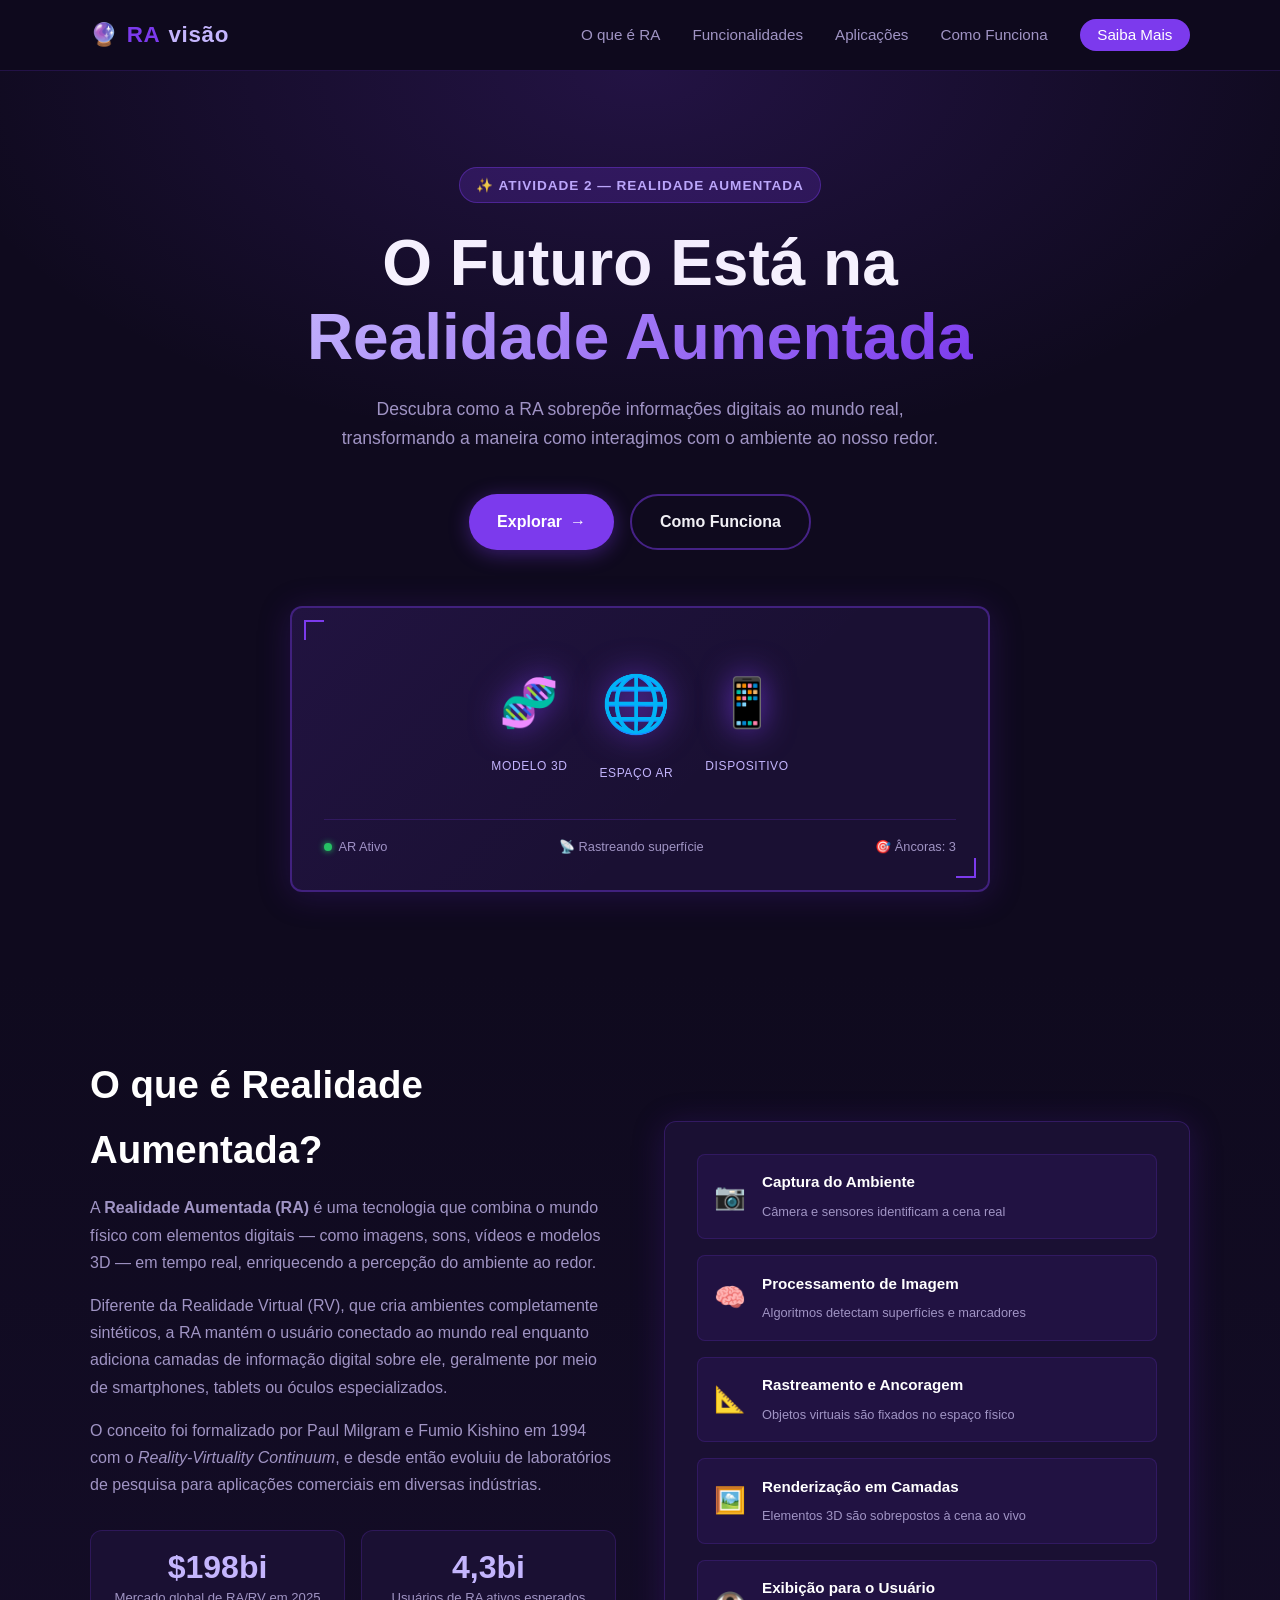
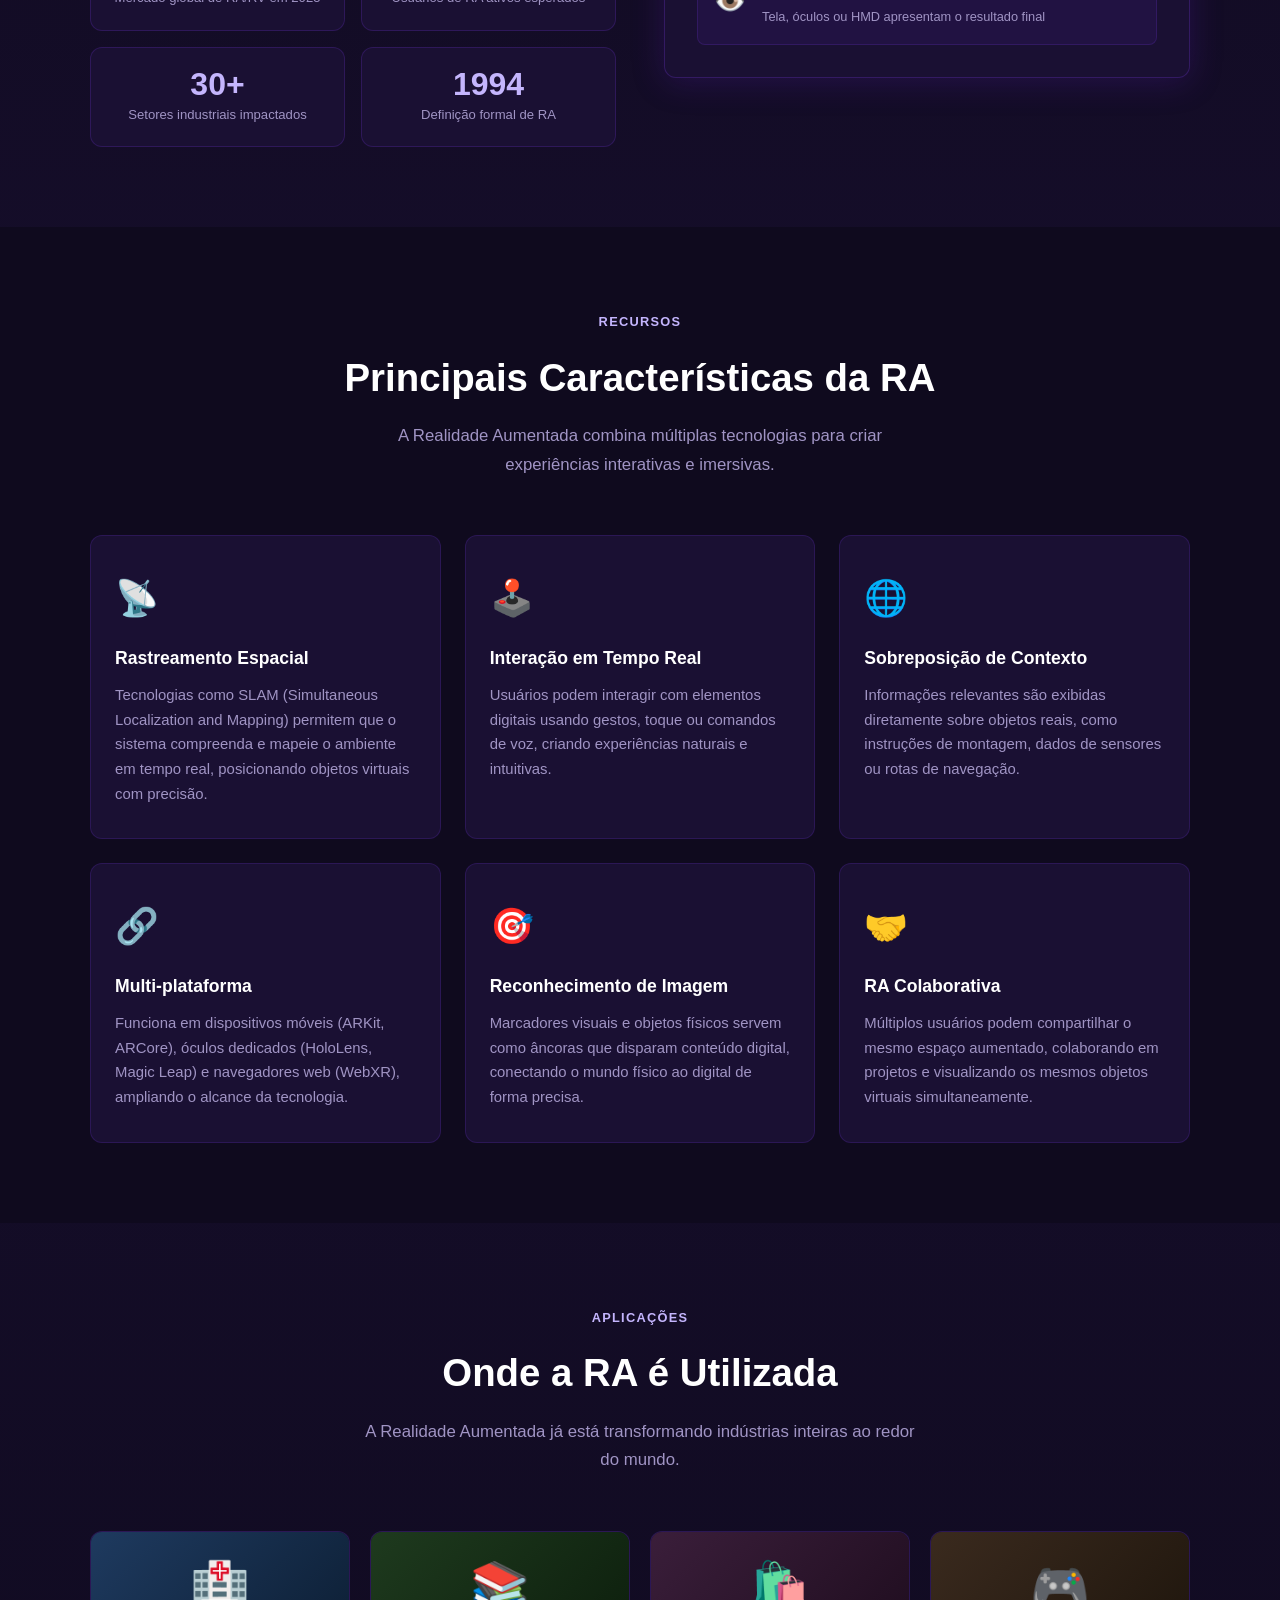
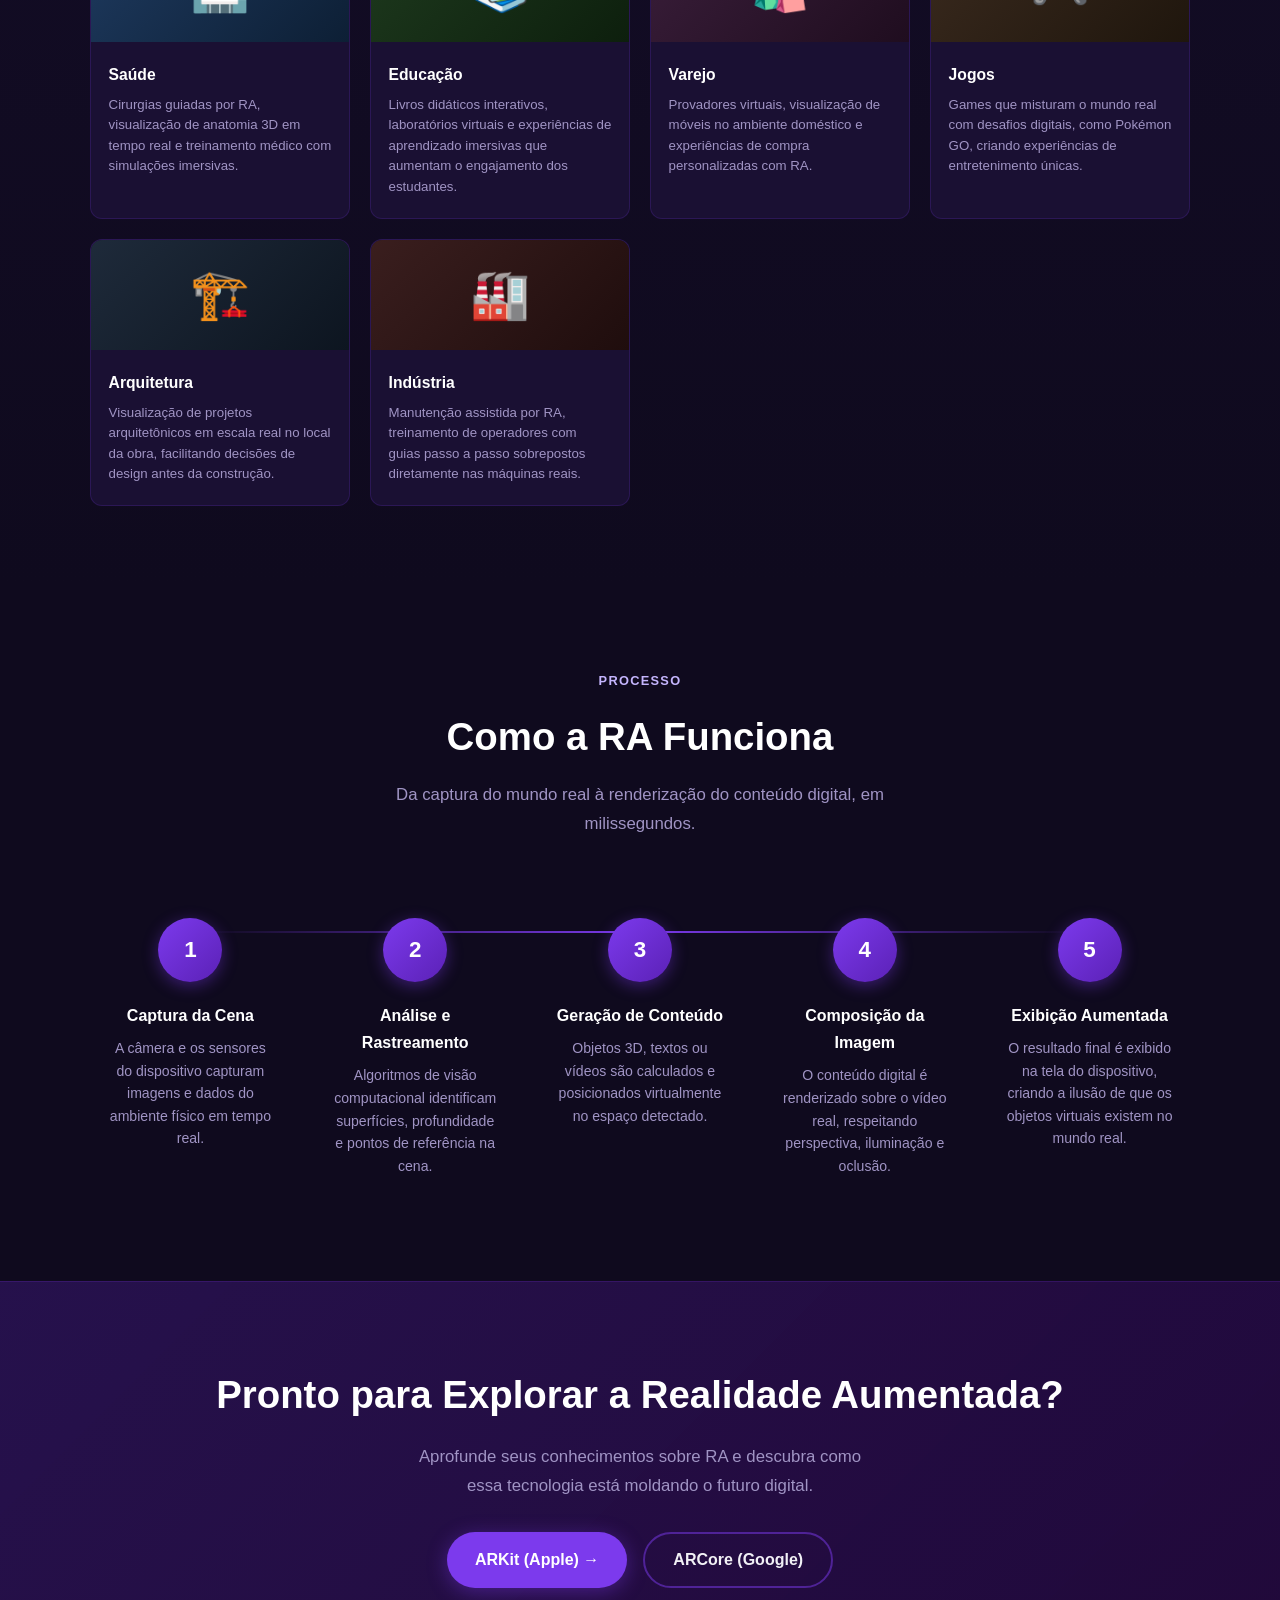
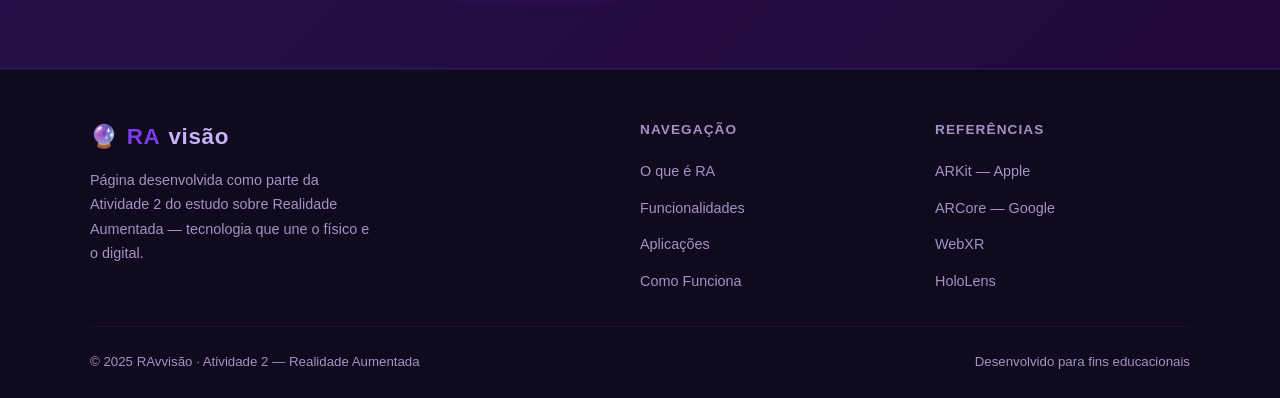
==== index.html @ 9ea82298 "feat: add responsive landing page about Realidade Aumentada (atividade 2)" ====
<!DOCTYPE html>
<html lang="pt-BR">
<head>
  <meta charset="UTF-8" />
  <meta name="viewport" content="width=device-width, initial-scale=1.0" />
  <meta name="description" content="Explore o universo da Realidade Aumentada: tecnologia, aplicações e o futuro da interação digital com o mundo físico." />
  <title>Realidade Aumentada — Atividade 2</title>
  <link rel="stylesheet" href="style.css" />
</head>
<body>

  <!-- ===== NAVBAR ===== -->
  <header>
    <nav class="navbar" role="navigation" aria-label="Menu principal">
      <div class="container">
        <a href="#" class="navbar__logo" aria-label="Início">
          🔮 <span>RA</span>visão
        </a>

        <ul class="navbar__links" id="nav-links" role="list">
          <li><a href="#o-que-e">O que é RA</a></li>
          <li><a href="#funcionalidades">Funcionalidades</a></li>
          <li><a href="#aplicacoes">Aplicações</a></li>
          <li><a href="#como-funciona">Como Funciona</a></li>
          <li><a href="#contato" class="navbar__cta">Saiba Mais</a></li>
        </ul>

        <button class="navbar__toggle" id="menu-toggle" aria-expanded="false" aria-controls="nav-links" aria-label="Abrir menu">
          <span></span>
          <span></span>
          <span></span>
        </button>
      </div>
    </nav>
  </header>

  <main>

    <!-- ===== HERO ===== -->
    <section class="hero" aria-labelledby="hero-title">
      <div class="container">
        <span class="hero__tag">✨ Atividade 2 — Realidade Aumentada</span>

        <h1 class="hero__title" id="hero-title">
          O Futuro Está na<br>
          <span class="highlight">Realidade Aumentada</span>
        </h1>

        <p class="hero__subtitle">
          Descubra como a RA sobrepõe informações digitais ao mundo real,
          transformando a maneira como interagimos com o ambiente ao nosso redor.
        </p>

        <div class="hero__actions">
          <a href="#o-que-e" class="btn btn--primary">
            <span>Explorar</span> →
          </a>
          <a href="#como-funciona" class="btn btn--outline">
            Como Funciona
          </a>
        </div>

        <!-- AR visual mockup -->
        <div class="hero__visual" aria-hidden="true">
          <div class="ar-frame">
            <div class="ar-corners"></div>
            <div class="ar-scene">
              <div class="ar-object">
                <div class="ar-object__icon">🧬</div>
                <span class="ar-object__label">Modelo 3D</span>
              </div>
              <div class="ar-object">
                <div class="ar-object__icon">🌐</div>
                <span class="ar-object__label">Espaço AR</span>
              </div>
              <div class="ar-object">
                <div class="ar-object__icon">📱</div>
                <span class="ar-object__label">Dispositivo</span>
              </div>
            </div>
            <div class="ar-hud">
              <div class="ar-hud__item">
                <div class="ar-hud__dot"></div>
                AR Ativo
              </div>
              <div class="ar-hud__item">📡 Rastreando superfície</div>
              <div class="ar-hud__item">🎯 Âncoras: 3</div>
            </div>
          </div>
        </div>
      </div>
    </section>

    <!-- ===== O QUE É RA ===== -->
    <section class="about" id="o-que-e" aria-labelledby="about-title">
      <div class="container">
        <div class="about__grid">

          <div class="about__text">
            <h2 id="about-title" class="section__title" style="text-align:left; margin-bottom:0.75rem;">O que é Realidade Aumentada?</h2>
            <p>
              A <strong>Realidade Aumentada (RA)</strong> é uma tecnologia que combina o mundo físico com elementos digitais
              — como imagens, sons, vídeos e modelos 3D — em tempo real, enriquecendo a percepção do ambiente ao redor.
            </p>
            <p>
              Diferente da Realidade Virtual (RV), que cria ambientes completamente sintéticos, a RA mantém o usuário
              conectado ao mundo real enquanto adiciona camadas de informação digital sobre ele, geralmente por meio
              de smartphones, tablets ou óculos especializados.
            </p>
            <p>
              O conceito foi formalizado por Paul Milgram e Fumio Kishino em 1994 com o <em>Reality-Virtuality Continuum</em>,
              e desde então evoluiu de laboratórios de pesquisa para aplicações comerciais em diversas indústrias.
            </p>

            <div class="about__stats">
              <div class="stat-card">
                <div class="stat-card__value">$198bi</div>
                <div class="stat-card__label">Mercado global de RA/RV em 2025</div>
              </div>
              <div class="stat-card">
                <div class="stat-card__value">4,3bi</div>
                <div class="stat-card__label">Usuários de RA ativos esperados</div>
              </div>
              <div class="stat-card">
                <div class="stat-card__value">30+</div>
                <div class="stat-card__label">Setores industriais impactados</div>
              </div>
              <div class="stat-card">
                <div class="stat-card__value">1994</div>
                <div class="stat-card__label">Definição formal de RA</div>
              </div>
            </div>
          </div>

          <div class="about__image-block" aria-label="Camadas tecnológicas da Realidade Aumentada">
            <div class="tech-layer">
              <div class="tech-layer__icon">📷</div>
              <div class="tech-layer__info">
                <strong>Captura do Ambiente</strong>
                <span>Câmera e sensores identificam a cena real</span>
              </div>
            </div>
            <div class="tech-layer">
              <div class="tech-layer__icon">🧠</div>
              <div class="tech-layer__info">
                <strong>Processamento de Imagem</strong>
                <span>Algoritmos detectam superfícies e marcadores</span>
              </div>
            </div>
            <div class="tech-layer">
              <div class="tech-layer__icon">📐</div>
              <div class="tech-layer__info">
                <strong>Rastreamento e Ancoragem</strong>
                <span>Objetos virtuais são fixados no espaço físico</span>
              </div>
            </div>
            <div class="tech-layer">
              <div class="tech-layer__icon">🖼️</div>
              <div class="tech-layer__info">
                <strong>Renderização em Camadas</strong>
                <span>Elementos 3D são sobrepostos à cena ao vivo</span>
              </div>
            </div>
            <div class="tech-layer">
              <div class="tech-layer__icon">👁️</div>
              <div class="tech-layer__info">
                <strong>Exibição para o Usuário</strong>
                <span>Tela, óculos ou HMD apresentam o resultado final</span>
              </div>
            </div>
          </div>

        </div>
      </div>
    </section>

    <!-- ===== FUNCIONALIDADES ===== -->
    <section class="features" id="funcionalidades" aria-labelledby="features-title">
      <div class="container">
        <div class="section__header">
          <span class="section__tag">Recursos</span>
          <h2 class="section__title" id="features-title">Principais Características da RA</h2>
          <p class="section__desc">
            A Realidade Aumentada combina múltiplas tecnologias para criar experiências interativas e imersivas.
          </p>
        </div>

        <div class="features__grid">
          <div class="feature-card">
            <div class="feature-card__icon">📡</div>
            <h3 class="feature-card__title">Rastreamento Espacial</h3>
            <p class="feature-card__desc">
              Tecnologias como SLAM (Simultaneous Localization and Mapping) permitem que o sistema compreenda
              e mapeie o ambiente em tempo real, posicionando objetos virtuais com precisão.
            </p>
          </div>

          <div class="feature-card">
            <div class="feature-card__icon">🕹️</div>
            <h3 class="feature-card__title">Interação em Tempo Real</h3>
            <p class="feature-card__desc">
              Usuários podem interagir com elementos digitais usando gestos, toque ou comandos de voz,
              criando experiências naturais e intuitivas.
            </p>
          </div>

          <div class="feature-card">
            <div class="feature-card__icon">🌐</div>
            <h3 class="feature-card__title">Sobreposição de Contexto</h3>
            <p class="feature-card__desc">
              Informações relevantes são exibidas diretamente sobre objetos reais, como instruções de
              montagem, dados de sensores ou rotas de navegação.
            </p>
          </div>

          <div class="feature-card">
            <div class="feature-card__icon">🔗</div>
            <h3 class="feature-card__title">Multi-plataforma</h3>
            <p class="feature-card__desc">
              Funciona em dispositivos móveis (ARKit, ARCore), óculos dedicados (HoloLens, Magic Leap)
              e navegadores web (WebXR), ampliando o alcance da tecnologia.
            </p>
          </div>

          <div class="feature-card">
            <div class="feature-card__icon">🎯</div>
            <h3 class="feature-card__title">Reconhecimento de Imagem</h3>
            <p class="feature-card__desc">
              Marcadores visuais e objetos físicos servem como âncoras que disparam conteúdo
              digital, conectando o mundo físico ao digital de forma precisa.
            </p>
          </div>

          <div class="feature-card">
            <div class="feature-card__icon">🤝</div>
            <h3 class="feature-card__title">RA Colaborativa</h3>
            <p class="feature-card__desc">
              Múltiplos usuários podem compartilhar o mesmo espaço aumentado, colaborando
              em projetos e visualizando os mesmos objetos virtuais simultaneamente.
            </p>
          </div>
        </div>
      </div>
    </section>

    <!-- ===== APLICAÇÕES ===== -->
    <section class="use-cases" id="aplicacoes" aria-labelledby="usecases-title">
      <div class="container">
        <div class="section__header">
          <span class="section__tag">Aplicações</span>
          <h2 class="section__title" id="usecases-title">Onde a RA é Utilizada</h2>
          <p class="section__desc">
            A Realidade Aumentada já está transformando indústrias inteiras ao redor do mundo.
          </p>
        </div>

        <div class="use-cases__grid">
          <article class="case-card case-card--health">
            <div class="case-card__cover">🏥</div>
            <div class="case-card__body">
              <h3 class="case-card__title">Saúde</h3>
              <p class="case-card__desc">
                Cirurgias guiadas por RA, visualização de anatomia 3D em tempo real e treinamento médico
                com simulações imersivas.
              </p>
            </div>
          </article>

          <article class="case-card case-card--edu">
            <div class="case-card__cover">📚</div>
            <div class="case-card__body">
              <h3 class="case-card__title">Educação</h3>
              <p class="case-card__desc">
                Livros didáticos interativos, laboratórios virtuais e experiências de aprendizado
                imersivas que aumentam o engajamento dos estudantes.
              </p>
            </div>
          </article>

          <article class="case-card case-card--retail">
            <div class="case-card__cover">🛍️</div>
            <div class="case-card__body">
              <h3 class="case-card__title">Varejo</h3>
              <p class="case-card__desc">
                Provadores virtuais, visualização de móveis no ambiente doméstico e experiências
                de compra personalizadas com RA.
              </p>
            </div>
          </article>

          <article class="case-card case-card--games">
            <div class="case-card__cover">🎮</div>
            <div class="case-card__body">
              <h3 class="case-card__title">Jogos</h3>
              <p class="case-card__desc">
                Games que misturam o mundo real com desafios digitais, como Pokémon GO,
                criando experiências de entretenimento únicas.
              </p>
            </div>
          </article>

          <article class="case-card case-card--arch">
            <div class="case-card__cover">🏗️</div>
            <div class="case-card__body">
              <h3 class="case-card__title">Arquitetura</h3>
              <p class="case-card__desc">
                Visualização de projetos arquitetônicos em escala real no local da obra, facilitando
                decisões de design antes da construção.
              </p>
            </div>
          </article>

          <article class="case-card case-card--mfg">
            <div class="case-card__cover">🏭</div>
            <div class="case-card__body">
              <h3 class="case-card__title">Indústria</h3>
              <p class="case-card__desc">
                Manutenção assistida por RA, treinamento de operadores com guias passo a passo
                sobrepostos diretamente nas máquinas reais.
              </p>
            </div>
          </article>
        </div>
      </div>
    </section>

    <!-- ===== COMO FUNCIONA ===== -->
    <section class="how-it-works" id="como-funciona" aria-labelledby="how-title">
      <div class="container">
        <div class="section__header">
          <span class="section__tag">Processo</span>
          <h2 class="section__title" id="how-title">Como a RA Funciona</h2>
          <p class="section__desc">
            Da captura do mundo real à renderização do conteúdo digital, em milissegundos.
          </p>
        </div>

        <div class="steps" role="list">
          <div class="step" role="listitem">
            <div class="step__number">1</div>
            <h3 class="step__title">Captura da Cena</h3>
            <p class="step__desc">
              A câmera e os sensores do dispositivo capturam imagens e dados
              do ambiente físico em tempo real.
            </p>
          </div>

          <div class="step" role="listitem">
            <div class="step__number">2</div>
            <h3 class="step__title">Análise e Rastreamento</h3>
            <p class="step__desc">
              Algoritmos de visão computacional identificam superfícies, profundidade
              e pontos de referência na cena.
            </p>
          </div>

          <div class="step" role="listitem">
            <div class="step__number">3</div>
            <h3 class="step__title">Geração de Conteúdo</h3>
            <p class="step__desc">
              Objetos 3D, textos ou vídeos são calculados e posicionados
              virtualmente no espaço detectado.
            </p>
          </div>

          <div class="step" role="listitem">
            <div class="step__number">4</div>
            <h3 class="step__title">Composição da Imagem</h3>
            <p class="step__desc">
              O conteúdo digital é renderizado sobre o vídeo real, respeitando
              perspectiva, iluminação e oclusão.
            </p>
          </div>

          <div class="step" role="listitem">
            <div class="step__number">5</div>
            <h3 class="step__title">Exibição Aumentada</h3>
            <p class="step__desc">
              O resultado final é exibido na tela do dispositivo, criando
              a ilusão de que os objetos virtuais existem no mundo real.
            </p>
          </div>
        </div>
      </div>
    </section>

    <!-- ===== CTA ===== -->
    <section class="cta-section" id="contato" aria-labelledby="cta-title">
      <div class="container">
        <h2 class="cta-section__title" id="cta-title">
          Pronto para Explorar a Realidade Aumentada?
        </h2>
        <p class="cta-section__desc">
          Aprofunde seus conhecimentos sobre RA e descubra como essa tecnologia
          está moldando o futuro digital.
        </p>
        <div class="hero__actions">
          <a href="https://developer.apple.com/augmented-reality/" target="_blank" rel="noopener noreferrer" class="btn btn--primary">
            ARKit (Apple) →
          </a>
          <a href="https://developers.google.com/ar" target="_blank" rel="noopener noreferrer" class="btn btn--outline">
            ARCore (Google)
          </a>
        </div>
      </div>
    </section>

  </main>

  <!-- ===== FOOTER ===== -->
  <footer class="footer">
    <div class="container">
      <div class="footer__grid">
        <div class="footer__brand">
          <a href="#" class="navbar__logo" aria-label="Início">🔮 <span>RA</span>visão</a>
          <p>
            Página desenvolvida como parte da Atividade 2 do estudo sobre
            Realidade Aumentada — tecnologia que une o físico e o digital.
          </p>
        </div>

        <div class="footer__col">
          <h4>Navegação</h4>
          <ul>
            <li><a href="#o-que-e">O que é RA</a></li>
            <li><a href="#funcionalidades">Funcionalidades</a></li>
            <li><a href="#aplicacoes">Aplicações</a></li>
            <li><a href="#como-funciona">Como Funciona</a></li>
          </ul>
        </div>

        <div class="footer__col">
          <h4>Referências</h4>
          <ul>
            <li><a href="https://developer.apple.com/augmented-reality/" target="_blank" rel="noopener noreferrer">ARKit — Apple</a></li>
            <li><a href="https://developers.google.com/ar" target="_blank" rel="noopener noreferrer">ARCore — Google</a></li>
            <li><a href="https://immersiveweb.dev/" target="_blank" rel="noopener noreferrer">WebXR</a></li>
            <li><a href="https://www.microsoft.com/en-us/hololens" target="_blank" rel="noopener noreferrer">HoloLens</a></li>
          </ul>
        </div>
      </div>

      <div class="footer__bottom">
        <p>© 2025 RAvvisão · Atividade 2 — Realidade Aumentada</p>
        <p>Desenvolvido para fins educacionais</p>
      </div>
    </div>
  </footer>

  <script>
    // Mobile menu toggle
    const toggle = document.getElementById('menu-toggle');
    const navLinks = document.getElementById('nav-links');

    toggle.addEventListener('click', () => {
      const isOpen = navLinks.classList.toggle('is-open');
      toggle.setAttribute('aria-expanded', isOpen);
    });

    // Close menu when a link is clicked
    navLinks.querySelectorAll('a').forEach(link => {
      link.addEventListener('click', () => {
        navLinks.classList.remove('is-open');
        toggle.setAttribute('aria-expanded', 'false');
      });
    });
  </script>

</body>
</html>
---- style.css ----
/* ===========================
   Reset & Base
   =========================== */
*, *::before, *::after {
  box-sizing: border-box;
  margin: 0;
  padding: 0;
}

:root {
  --color-primary: #5b21b6;
  --color-primary-dark: #3b0764;
  --color-accent: #7c3aed;
  --color-accent-light: #c4b5fd;
  --color-bg: #0f0a1e;
  --color-bg-card: #1a1033;
  --color-text: #f1f0f5;
  --color-text-muted: #a094c4;
  --color-white: #ffffff;
  --radius: 0.75rem;
  --shadow: 0 4px 32px rgba(91, 33, 182, 0.25);
  --transition: 0.3s ease;
  --max-width: 1100px;
  --font-base: 'Segoe UI', Tahoma, Geneva, Verdana, sans-serif;
}

html {
  scroll-behavior: smooth;
  font-size: 16px;
}

body {
  font-family: var(--font-base);
  background-color: var(--color-bg);
  color: var(--color-text);
  line-height: 1.7;
  overflow-x: hidden;
}

img {
  max-width: 100%;
  display: block;
}

a {
  text-decoration: none;
  color: inherit;
}

ul {
  list-style: none;
}

.container {
  width: min(var(--max-width), 100% - 2rem);
  margin-inline: auto;
}

/* ===========================
   Navigation
   =========================== */
.navbar {
  position: sticky;
  top: 0;
  z-index: 100;
  background-color: rgba(15, 10, 30, 0.92);
  backdrop-filter: blur(10px);
  border-bottom: 1px solid rgba(124, 58, 237, 0.2);
  padding: 1rem 0;
}

.navbar .container {
  display: flex;
  align-items: center;
  justify-content: space-between;
  gap: 1rem;
}

.navbar__logo {
  font-size: 1.4rem;
  font-weight: 700;
  color: var(--color-accent-light);
  letter-spacing: 0.03em;
  display: flex;
  align-items: center;
  gap: 0.5rem;
}

.navbar__logo span {
  color: var(--color-accent);
}

.navbar__links {
  display: flex;
  gap: 2rem;
  align-items: center;
}

.navbar__links a {
  color: var(--color-text-muted);
  font-size: 0.95rem;
  font-weight: 500;
  transition: color var(--transition);
  position: relative;
}

.navbar__links a::after {
  content: '';
  position: absolute;
  bottom: -4px;
  left: 0;
  width: 0;
  height: 2px;
  background: var(--color-accent);
  transition: width var(--transition);
}

.navbar__links a:hover {
  color: var(--color-white);
}

.navbar__links a:hover::after {
  width: 100%;
}

.navbar__cta {
  background: var(--color-accent);
  color: var(--color-white) !important;
  padding: 0.45rem 1.1rem;
  border-radius: 100px;
  transition: background var(--transition) !important;
}

.navbar__cta:hover {
  background: var(--color-primary) !important;
}

.navbar__cta::after {
  display: none !important;
}

/* Mobile menu toggle */
.navbar__toggle {
  display: none;
  flex-direction: column;
  gap: 5px;
  background: none;
  border: none;
  cursor: pointer;
  padding: 4px;
}

.navbar__toggle span {
  display: block;
  width: 24px;
  height: 2px;
  background: var(--color-text);
  border-radius: 2px;
  transition: transform var(--transition), opacity var(--transition);
}

/* ===========================
   Hero Section
   =========================== */
.hero {
  padding: 6rem 0 5rem;
  text-align: center;
  position: relative;
  overflow: hidden;
}

.hero::before {
  content: '';
  position: absolute;
  inset: 0;
  background: radial-gradient(ellipse 80% 60% at 50% 0%, rgba(124, 58, 237, 0.18) 0%, transparent 70%);
  pointer-events: none;
}

.hero__tag {
  display: inline-block;
  background: rgba(124, 58, 237, 0.2);
  color: var(--color-accent-light);
  border: 1px solid rgba(124, 58, 237, 0.4);
  padding: 0.35rem 1rem;
  border-radius: 100px;
  font-size: 0.85rem;
  font-weight: 600;
  letter-spacing: 0.07em;
  text-transform: uppercase;
  margin-bottom: 1.5rem;
}

.hero__title {
  font-size: clamp(2.2rem, 6vw, 4rem);
  font-weight: 800;
  line-height: 1.15;
  margin-bottom: 1.25rem;
  color: var(--color-white);
}

.hero__title .highlight {
  background: linear-gradient(135deg, var(--color-accent-light), var(--color-accent));
  -webkit-background-clip: text;
  -webkit-text-fill-color: transparent;
  background-clip: text;
}

.hero__subtitle {
  max-width: 600px;
  margin-inline: auto;
  font-size: 1.1rem;
  color: var(--color-text-muted);
  margin-bottom: 2.5rem;
}

.hero__actions {
  display: flex;
  gap: 1rem;
  justify-content: center;
  flex-wrap: wrap;
}

.btn {
  display: inline-flex;
  align-items: center;
  gap: 0.5rem;
  padding: 0.75rem 1.75rem;
  border-radius: 100px;
  font-size: 1rem;
  font-weight: 600;
  cursor: pointer;
  border: none;
  transition: transform var(--transition), box-shadow var(--transition), background var(--transition);
}

.btn:hover {
  transform: translateY(-2px);
}

.btn--primary {
  background: var(--color-accent);
  color: var(--color-white);
  box-shadow: 0 4px 20px rgba(124, 58, 237, 0.4);
}

.btn--primary:hover {
  background: var(--color-primary);
  box-shadow: 0 6px 28px rgba(124, 58, 237, 0.55);
}

.btn--outline {
  background: transparent;
  color: var(--color-text);
  border: 2px solid rgba(124, 58, 237, 0.5);
}

.btn--outline:hover {
  border-color: var(--color-accent);
  color: var(--color-white);
}

/* AR visual mockup */
.hero__visual {
  margin: 3.5rem auto 0;
  max-width: 700px;
  position: relative;
}

.ar-frame {
  background: var(--color-bg-card);
  border: 2px solid rgba(124, 58, 237, 0.4);
  border-radius: var(--radius);
  padding: 2rem;
  box-shadow: var(--shadow);
  position: relative;
  overflow: hidden;
}

.ar-frame::before {
  content: '';
  position: absolute;
  inset: 0;
  background: linear-gradient(135deg, rgba(124, 58, 237, 0.07) 0%, transparent 60%);
  pointer-events: none;
}

.ar-corners {
  position: absolute;
  inset: 0.75rem;
  pointer-events: none;
}

.ar-corners::before,
.ar-corners::after {
  content: '';
  position: absolute;
  width: 20px;
  height: 20px;
  border-color: var(--color-accent);
  border-style: solid;
}

.ar-corners::before {
  top: 0;
  left: 0;
  border-width: 2px 0 0 2px;
}

.ar-corners::after {
  bottom: 0;
  right: 0;
  border-width: 0 2px 2px 0;
}

.ar-scene {
  display: flex;
  align-items: center;
  justify-content: center;
  gap: 2rem;
  flex-wrap: wrap;
  padding: 1rem 0;
}

.ar-object {
  display: flex;
  flex-direction: column;
  align-items: center;
  gap: 0.75rem;
}

.ar-object__icon {
  font-size: 3rem;
  filter: drop-shadow(0 0 16px rgba(124, 58, 237, 0.7));
  animation: float 3s ease-in-out infinite;
}

.ar-object:nth-child(2) .ar-object__icon {
  animation-delay: 0.5s;
  font-size: 3.5rem;
}

.ar-object:nth-child(3) .ar-object__icon {
  animation-delay: 1s;
}

.ar-object__label {
  font-size: 0.75rem;
  color: var(--color-accent-light);
  letter-spacing: 0.05em;
  text-transform: uppercase;
}

@keyframes float {
  0%, 100% { transform: translateY(0); }
  50% { transform: translateY(-10px); }
}

.ar-hud {
  display: flex;
  justify-content: space-between;
  align-items: center;
  margin-top: 1.25rem;
  padding-top: 1rem;
  border-top: 1px solid rgba(124, 58, 237, 0.2);
}

.ar-hud__item {
  display: flex;
  align-items: center;
  gap: 0.4rem;
  font-size: 0.8rem;
  color: var(--color-text-muted);
}

.ar-hud__dot {
  width: 8px;
  height: 8px;
  border-radius: 50%;
  background: #22c55e;
  box-shadow: 0 0 6px #22c55e;
  animation: pulse 2s infinite;
}

@keyframes pulse {
  0%, 100% { opacity: 1; }
  50% { opacity: 0.4; }
}

/* ===========================
   Section Shared Styles
   =========================== */
section {
  padding: 5rem 0;
}

.section__header {
  text-align: center;
  margin-bottom: 3.5rem;
}

.section__tag {
  display: inline-block;
  color: var(--color-accent-light);
  font-size: 0.8rem;
  font-weight: 700;
  letter-spacing: 0.1em;
  text-transform: uppercase;
  margin-bottom: 0.75rem;
}

.section__title {
  font-size: clamp(1.6rem, 4vw, 2.4rem);
  font-weight: 800;
  color: var(--color-white);
  margin-bottom: 0.75rem;
}

.section__desc {
  max-width: 560px;
  margin-inline: auto;
  color: var(--color-text-muted);
  font-size: 1.05rem;
}

/* ===========================
   What is AR
   =========================== */
.about {
  background: linear-gradient(180deg, var(--color-bg) 0%, rgba(26, 16, 51, 0.5) 100%);
}

.about__grid {
  display: grid;
  grid-template-columns: 1fr 1fr;
  gap: 3rem;
  align-items: center;
}

.about__text h3 {
  font-size: 1.6rem;
  font-weight: 700;
  color: var(--color-white);
  margin-bottom: 1rem;
}

.about__text p {
  color: var(--color-text-muted);
  margin-bottom: 1rem;
}

.about__text p:last-child {
  margin-bottom: 0;
}

.about__stats {
  display: grid;
  grid-template-columns: 1fr 1fr;
  gap: 1rem;
  margin-top: 2rem;
}

.stat-card {
  background: var(--color-bg-card);
  border: 1px solid rgba(124, 58, 237, 0.2);
  border-radius: var(--radius);
  padding: 1.25rem;
  text-align: center;
}

.stat-card__value {
  font-size: 2rem;
  font-weight: 800;
  color: var(--color-accent-light);
  line-height: 1;
  margin-bottom: 0.25rem;
}

.stat-card__label {
  font-size: 0.82rem;
  color: var(--color-text-muted);
}

.about__image-block {
  background: var(--color-bg-card);
  border: 1px solid rgba(124, 58, 237, 0.25);
  border-radius: var(--radius);
  padding: 2rem;
  display: flex;
  flex-direction: column;
  gap: 1rem;
  box-shadow: var(--shadow);
}

.tech-layer {
  display: flex;
  align-items: center;
  gap: 1rem;
  padding: 0.9rem 1rem;
  background: rgba(124, 58, 237, 0.08);
  border: 1px solid rgba(124, 58, 237, 0.18);
  border-radius: 0.5rem;
  transition: border-color var(--transition);
}

.tech-layer:hover {
  border-color: var(--color-accent);
}

.tech-layer__icon {
  font-size: 1.6rem;
  flex-shrink: 0;
}

.tech-layer__info strong {
  display: block;
  font-size: 0.95rem;
  color: var(--color-white);
  margin-bottom: 0.1rem;
}

.tech-layer__info span {
  font-size: 0.8rem;
  color: var(--color-text-muted);
}

/* ===========================
   Features Section
   =========================== */
.features {
  background: var(--color-bg);
}

.features__grid {
  display: grid;
  grid-template-columns: repeat(auto-fit, minmax(260px, 1fr));
  gap: 1.5rem;
}

.feature-card {
  background: var(--color-bg-card);
  border: 1px solid rgba(124, 58, 237, 0.18);
  border-radius: var(--radius);
  padding: 2rem 1.5rem;
  transition: transform var(--transition), border-color var(--transition), box-shadow var(--transition);
}

.feature-card:hover {
  transform: translateY(-4px);
  border-color: var(--color-accent);
  box-shadow: 0 8px 32px rgba(124, 58, 237, 0.2);
}

.feature-card__icon {
  font-size: 2.2rem;
  margin-bottom: 1rem;
}

.feature-card__title {
  font-size: 1.1rem;
  font-weight: 700;
  color: var(--color-white);
  margin-bottom: 0.6rem;
}

.feature-card__desc {
  color: var(--color-text-muted);
  font-size: 0.93rem;
  line-height: 1.65;
}

/* ===========================
   Use Cases
   =========================== */
.use-cases {
  background: linear-gradient(180deg, rgba(26, 16, 51, 0.4) 0%, var(--color-bg) 100%);
}

.use-cases__grid {
  display: grid;
  grid-template-columns: repeat(auto-fit, minmax(220px, 1fr));
  gap: 1.25rem;
}

.case-card {
  background: var(--color-bg-card);
  border: 1px solid rgba(124, 58, 237, 0.18);
  border-radius: var(--radius);
  overflow: hidden;
  transition: transform var(--transition), box-shadow var(--transition);
}

.case-card:hover {
  transform: translateY(-4px);
  box-shadow: 0 8px 32px rgba(124, 58, 237, 0.2);
}

.case-card__cover {
  height: 110px;
  display: flex;
  align-items: center;
  justify-content: center;
  font-size: 3rem;
}

.case-card--health .case-card__cover  { background: linear-gradient(135deg, #1e3a5f, #0d1f35); }
.case-card--edu    .case-card__cover  { background: linear-gradient(135deg, #1e3a1e, #0d1f0d); }
.case-card--retail .case-card__cover  { background: linear-gradient(135deg, #3a1e3a, #1f0d1f); }
.case-card--games  .case-card__cover  { background: linear-gradient(135deg, #3a2a1e, #1f160d); }
.case-card--arch   .case-card__cover  { background: linear-gradient(135deg, #1e2a3a, #0d1520); }
.case-card--mfg    .case-card__cover  { background: linear-gradient(135deg, #3a1e1e, #1f0d0d); }

.case-card__body {
  padding: 1.25rem 1.1rem;
}

.case-card__title {
  font-size: 0.98rem;
  font-weight: 700;
  color: var(--color-white);
  margin-bottom: 0.4rem;
}

.case-card__desc {
  font-size: 0.83rem;
  color: var(--color-text-muted);
  line-height: 1.55;
}

/* ===========================
   How it Works
   =========================== */
.how-it-works {
  background: var(--color-bg);
}

.steps {
  display: grid;
  grid-template-columns: repeat(auto-fit, minmax(200px, 1fr));
  gap: 1.5rem;
  position: relative;
}

.steps::before {
  content: '';
  position: absolute;
  top: 2.3rem;
  left: 10%;
  right: 10%;
  height: 2px;
  background: linear-gradient(90deg, transparent, var(--color-accent), transparent);
  pointer-events: none;
}

.step {
  text-align: center;
  padding: 1.5rem 1rem;
  position: relative;
}

.step__number {
  width: 4rem;
  height: 4rem;
  border-radius: 50%;
  background: linear-gradient(135deg, var(--color-accent), var(--color-primary));
  display: flex;
  align-items: center;
  justify-content: center;
  font-size: 1.4rem;
  font-weight: 800;
  color: var(--color-white);
  margin: 0 auto 1.25rem;
  box-shadow: 0 4px 16px rgba(124, 58, 237, 0.4);
}

.step__title {
  font-size: 1rem;
  font-weight: 700;
  color: var(--color-white);
  margin-bottom: 0.5rem;
}

.step__desc {
  font-size: 0.88rem;
  color: var(--color-text-muted);
  line-height: 1.6;
}

/* ===========================
   CTA Section
   =========================== */
.cta-section {
  padding: 5rem 0;
  background: linear-gradient(135deg, rgba(91, 33, 182, 0.3) 0%, rgba(59, 7, 100, 0.4) 100%);
  border-top: 1px solid rgba(124, 58, 237, 0.2);
  border-bottom: 1px solid rgba(124, 58, 237, 0.2);
  text-align: center;
}

.cta-section__title {
  font-size: clamp(1.6rem, 4vw, 2.4rem);
  font-weight: 800;
  color: var(--color-white);
  margin-bottom: 1rem;
}

.cta-section__desc {
  color: var(--color-text-muted);
  font-size: 1.05rem;
  max-width: 480px;
  margin-inline: auto;
  margin-bottom: 2rem;
}

/* ===========================
   Footer
   =========================== */
.footer {
  background: var(--color-bg);
  padding: 3rem 0 1.5rem;
  border-top: 1px solid rgba(124, 58, 237, 0.12);
}

.footer__grid {
  display: grid;
  grid-template-columns: 2fr 1fr 1fr;
  gap: 2.5rem;
  margin-bottom: 2rem;
}

.footer__brand p {
  color: var(--color-text-muted);
  font-size: 0.9rem;
  margin-top: 0.75rem;
  max-width: 280px;
}

.footer__col h4 {
  font-size: 0.85rem;
  font-weight: 700;
  text-transform: uppercase;
  letter-spacing: 0.08em;
  color: var(--color-text-muted);
  margin-bottom: 1rem;
}

.footer__col ul {
  display: flex;
  flex-direction: column;
  gap: 0.6rem;
}

.footer__col ul li a {
  color: var(--color-text-muted);
  font-size: 0.9rem;
  transition: color var(--transition);
}

.footer__col ul li a:hover {
  color: var(--color-white);
}

.footer__bottom {
  display: flex;
  align-items: center;
  justify-content: space-between;
  padding-top: 1.5rem;
  border-top: 1px solid rgba(124, 58, 237, 0.12);
  font-size: 0.83rem;
  color: var(--color-text-muted);
  flex-wrap: wrap;
  gap: 0.5rem;
}

/* ===========================
   Responsive
   =========================== */
@media (max-width: 768px) {
  /* Navbar */
  .navbar__links {
    display: none;
    flex-direction: column;
    gap: 0.25rem;
    position: absolute;
    top: 100%;
    left: 0;
    right: 0;
    background: rgba(15, 10, 30, 0.98);
    padding: 1.25rem 1.5rem 1.5rem;
    border-bottom: 1px solid rgba(124, 58, 237, 0.2);
  }

  .navbar__links.is-open {
    display: flex;
  }

  .navbar__links a {
    padding: 0.6rem 0;
    font-size: 1rem;
  }

  .navbar__toggle {
    display: flex;
  }

  .navbar .container {
    flex-wrap: wrap;
    position: relative;
  }

  /* About */
  .about__grid {
    grid-template-columns: 1fr;
  }

  /* Footer */
  .footer__grid {
    grid-template-columns: 1fr 1fr;
  }

  .footer__brand {
    grid-column: 1 / -1;
  }

  /* Steps */
  .steps::before {
    display: none;
  }
}

@media (max-width: 480px) {
  section {
    padding: 3.5rem 0;
  }

  .hero {
    padding: 4rem 0 3rem;
  }

  .about__stats {
    grid-template-columns: 1fr 1fr;
  }

  .footer__grid {
    grid-template-columns: 1fr;
  }

  .footer__bottom {
    flex-direction: column;
    text-align: center;
  }
}
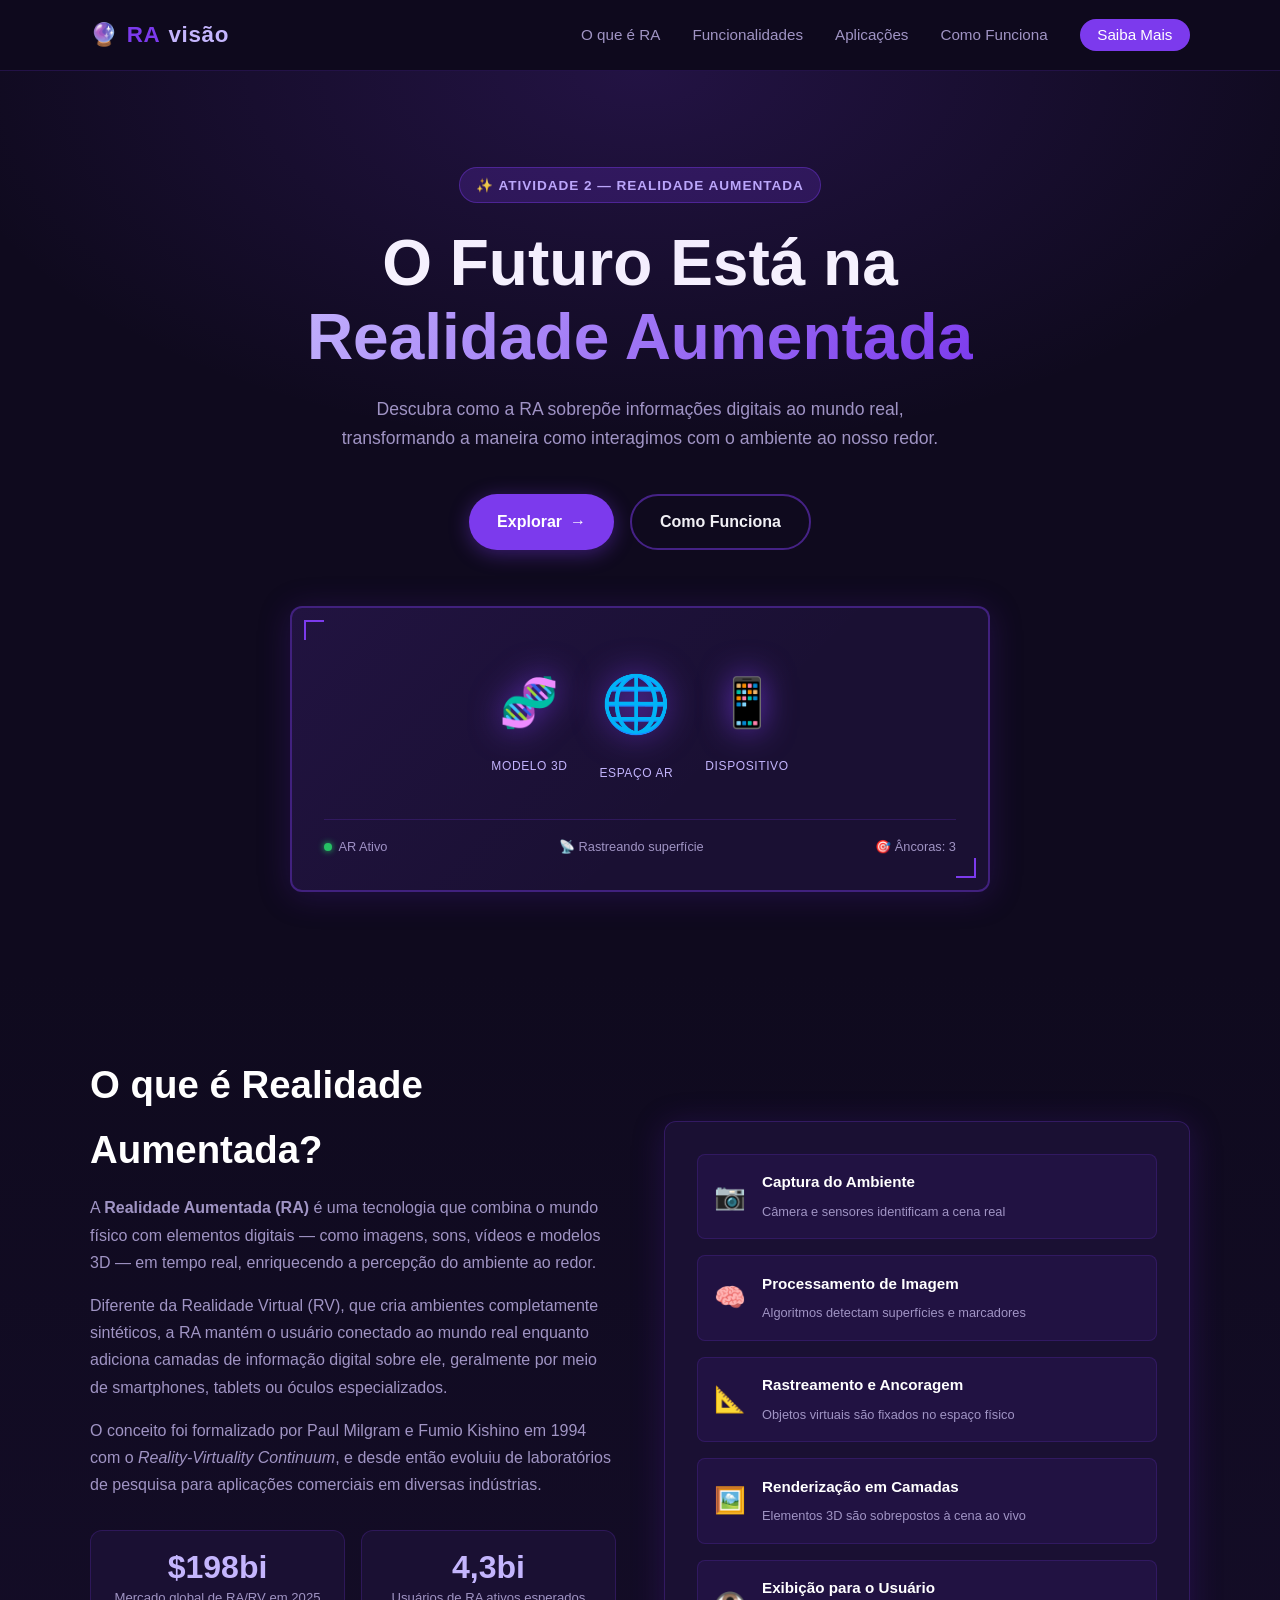
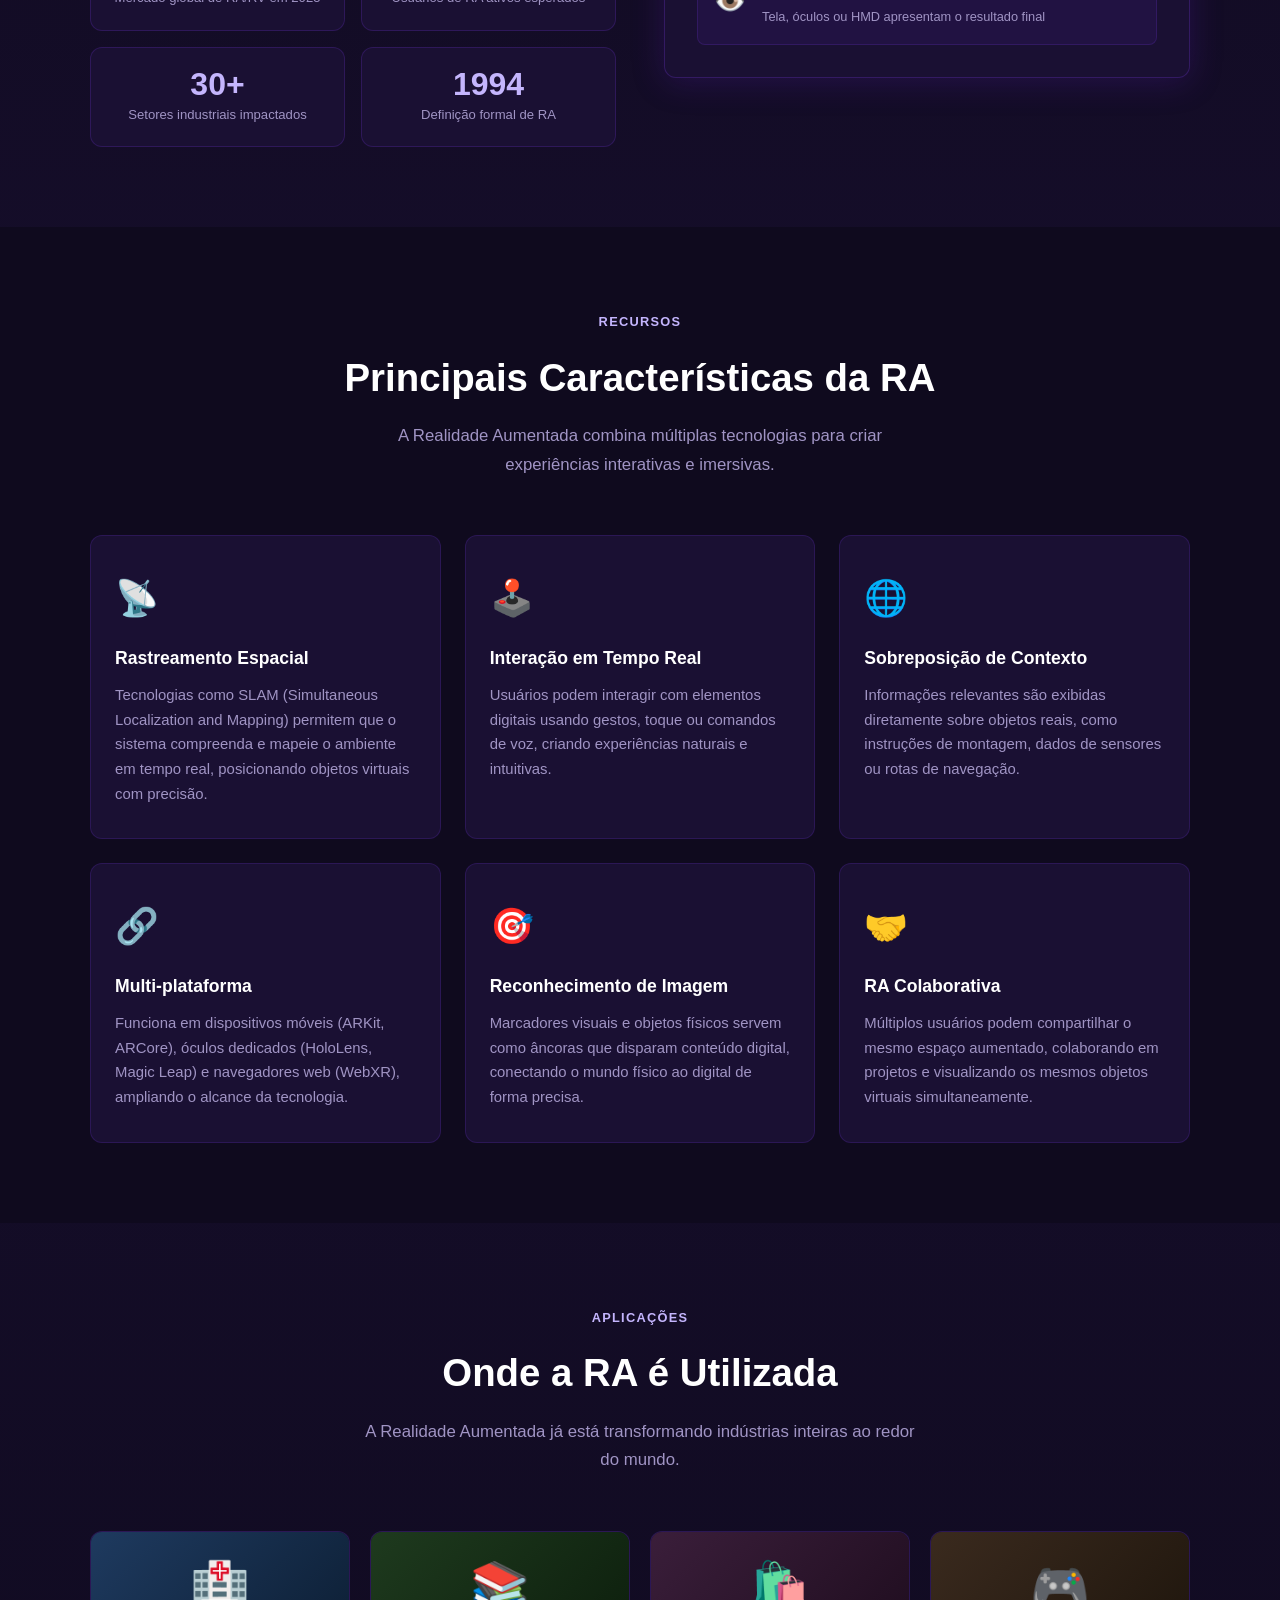
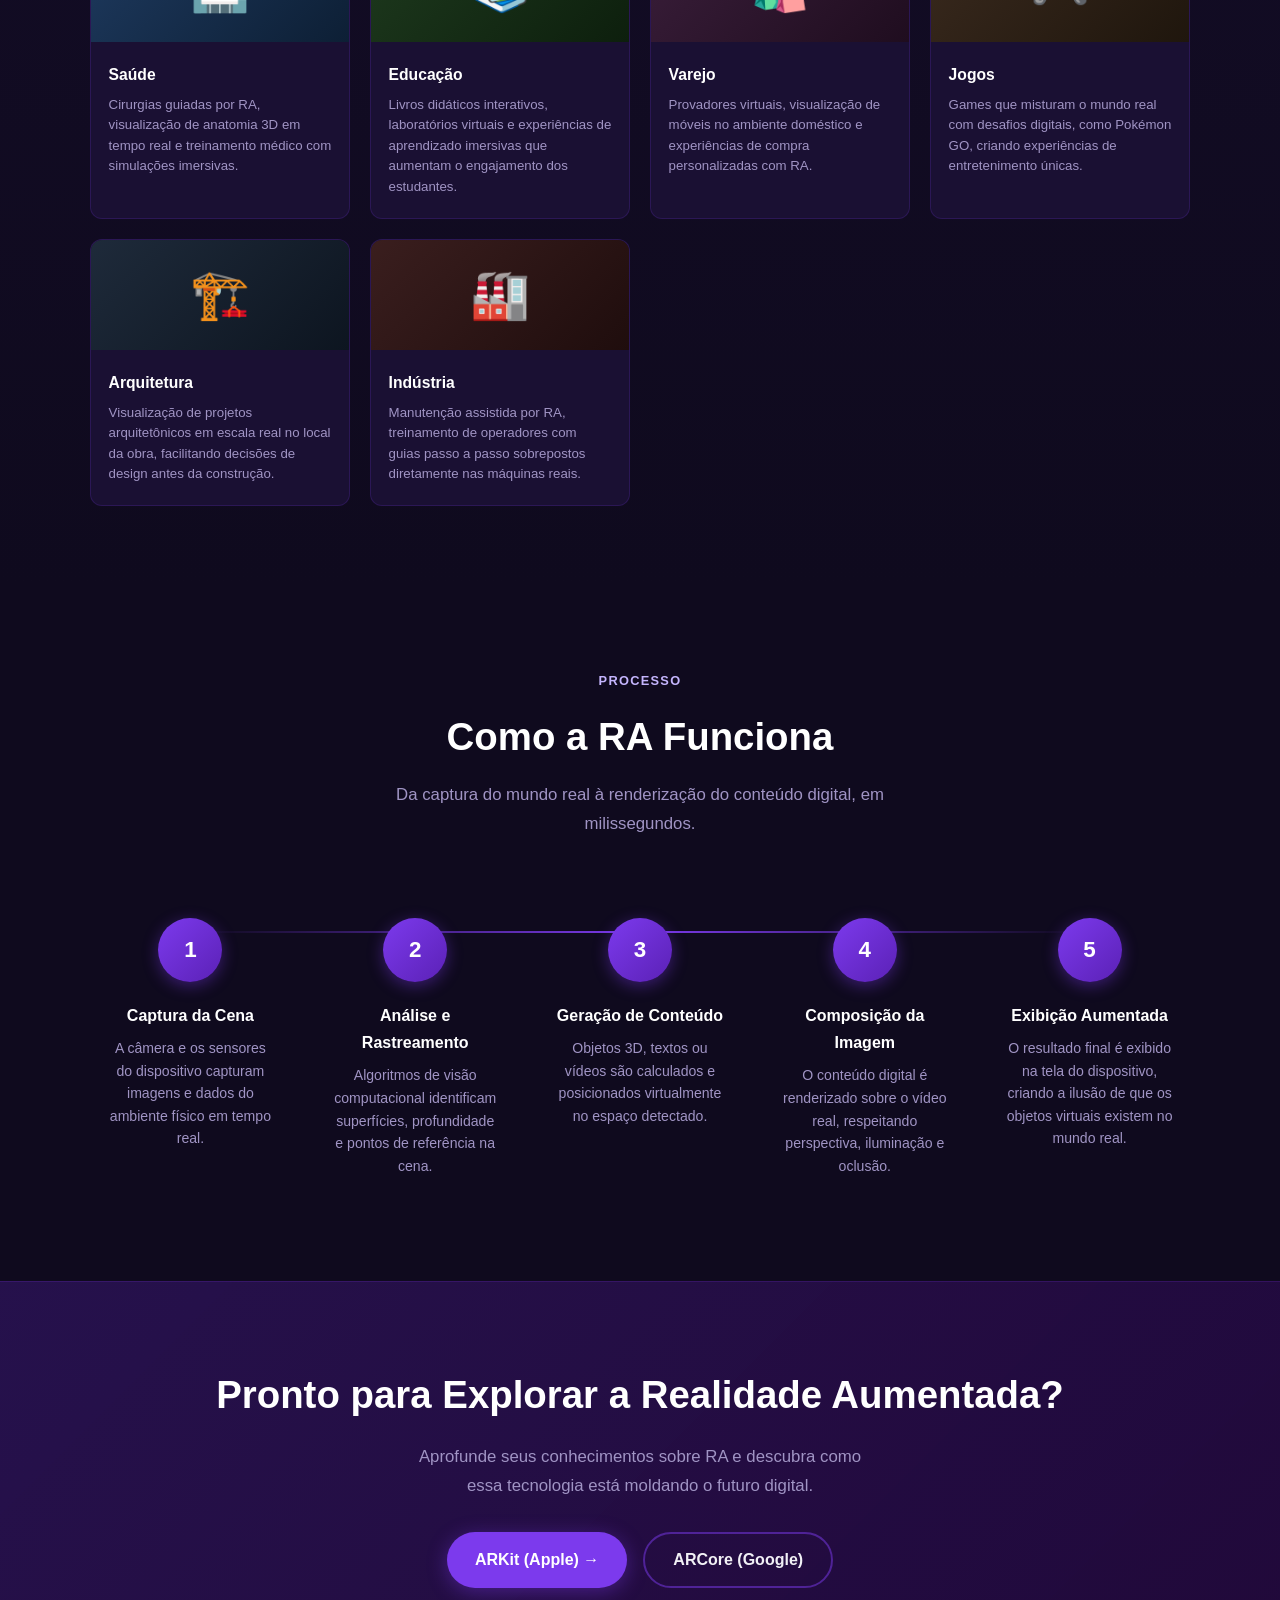
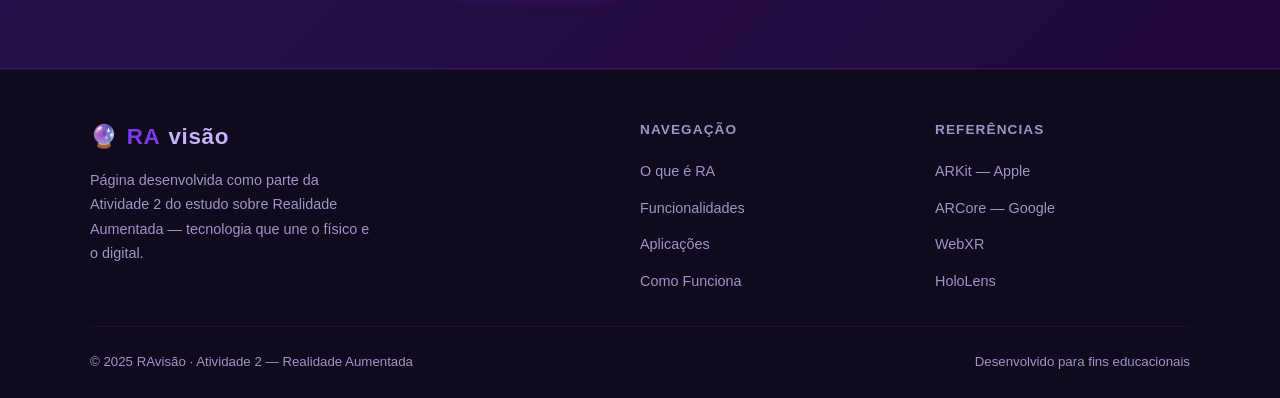
==== commit bcd7bc56: "fix: correct spelling in README and consistent brand name in footer" ====
--- a/index.html
+++ b/index.html
@@ -441,7 +441,7 @@
       </div>
 
       <div class="footer__bottom">
-        <p>© 2025 RAvvisão · Atividade 2 — Realidade Aumentada</p>
+        <p>© 2025 RAvisão · Atividade 2 — Realidade Aumentada</p>
         <p>Desenvolvido para fins educacionais</p>
       </div>
     </div>
